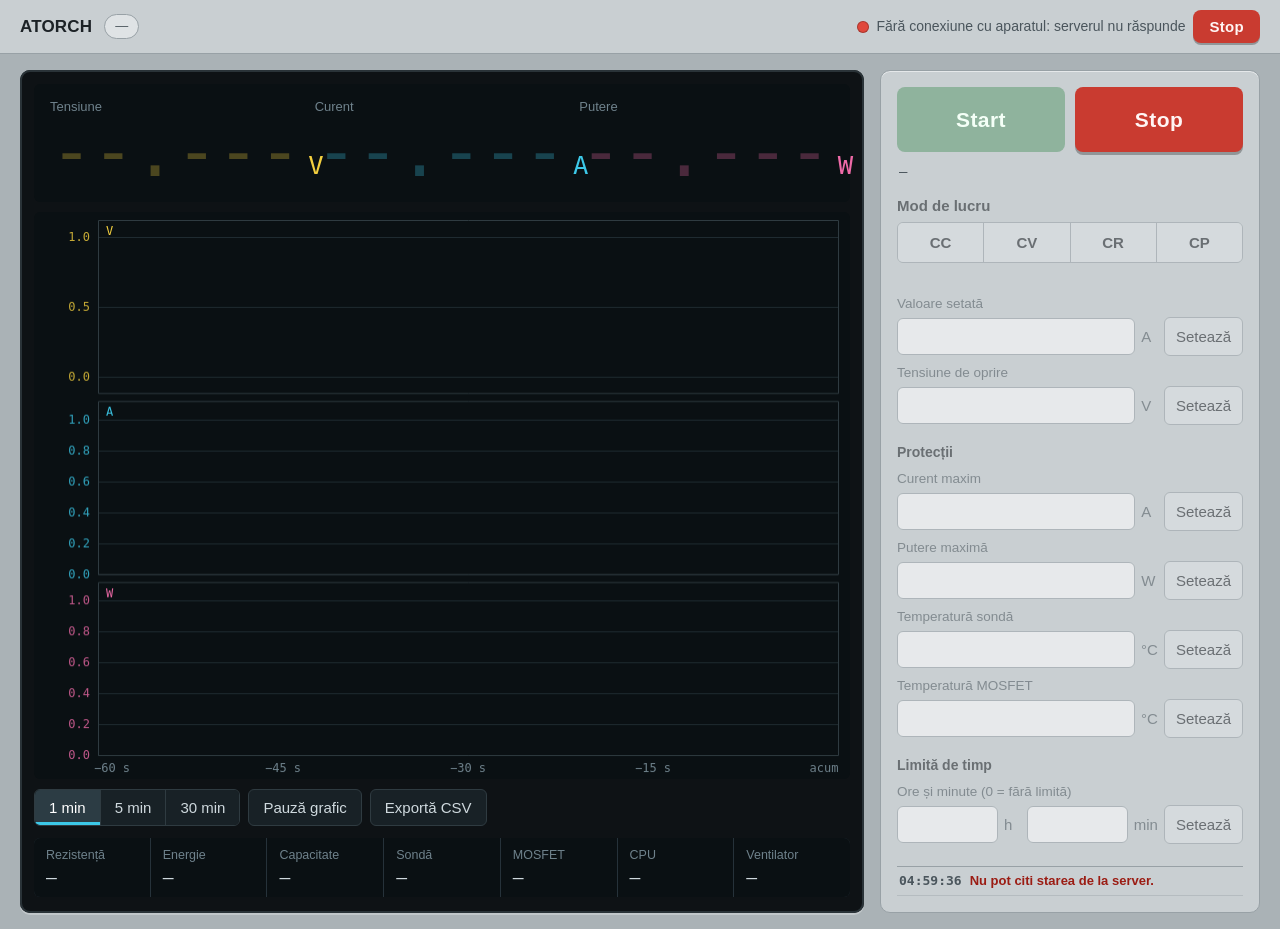
==== src/atorch/ui/index.html @ 60f048de "Modulul 7: interfata de laborator (server web local, ecran V/A/W, grafice live, panou de control) Co" ====
<!doctype html>
<html lang="ro">
<head>
<meta charset="utf-8">
<meta name="viewport" content="width=device-width, initial-scale=1">
<title>Atorch Lab</title>
<link rel="stylesheet" href="app.css">
</head>
<body>
<header class="bar">
  <div class="id">
    <span id="devTitle" class="model">ATORCH</span>
    <span id="devLink" class="chip">—</span>
  </div>
  <div class="link-state"><span id="lamp" class="lamp"></span><span id="linkText">Se conectează…</span><button id="stopTop" class="halt mini" title="Oprește sarcina">Stop</button></div>
</header>

<main class="layout">
  <section class="screen" aria-label="Ecran de măsură">
    <div class="readouts">
      <div class="ro v"><span class="lbl">Tensiune</span><span class="val" id="rV">--.---</span><span class="unit">V</span></div>
      <div class="ro a"><span class="lbl">Curent</span><span class="val" id="rA">--.---</span><span class="unit">A</span></div>
      <div class="ro w"><span class="lbl">Putere</span><span class="val" id="rW">--.---</span><span class="unit">W</span></div>
    </div>
    <div class="chartwrap"><canvas id="chart" aria-label="Grafice live: tensiune, curent, putere"></canvas></div>
    <div class="chartbar">
      <div class="seg" id="win" role="group" aria-label="Fereastra de timp">
        <button data-s="60" class="on">1 min</button><button data-s="300">5 min</button><button data-s="1800">30 min</button>
      </div>
      <button id="pause" class="ghost">Pauză grafic</button>
      <button id="csv" class="ghost">Exportă CSV</button>
    </div>
    <dl class="sec">
      <div><dt>Rezistență</dt><dd id="sR">—</dd></div>
      <div><dt>Energie</dt><dd id="sWh">—</dd></div>
      <div><dt>Capacitate</dt><dd id="sAh">—</dd></div>
      <div><dt>Sondă</dt><dd id="sTp">—</dd></div>
      <div><dt>MOSFET</dt><dd id="sTm">—</dd></div>
      <div><dt>CPU</dt><dd id="sTc">—</dd></div>
      <div><dt>Ventilator</dt><dd id="sFan">—</dd></div>
    </dl>
  </section>

  <aside class="panel" aria-label="Comenzi">
    <div class="runrow">
      <button id="start" class="go">Start</button>
      <button id="stop" class="halt">Stop</button>
    </div>
    <p class="summary" id="summary">—</p>

    <fieldset id="cfg">
      <legend>Mod de lucru</legend>
      <div class="seg modes" id="modes" role="group">
        <button data-m="0">CC</button><button data-m="1">CV</button><button data-m="2">CR</button><button data-m="3">CP</button>
      </div>
      <p class="hint" id="modeHint"></p>

      <label class="field"><span id="spLabel">Valoare setată</span>
        <span class="inp"><input id="in_setpoint" type="number" step="any" inputmode="decimal"><b id="spUnit">A</b><button data-set="setpoint">Setează</button></span></label>
      <label class="field"><span>Tensiune de oprire</span>
        <span class="inp"><input id="in_cutoff" type="number" step="any" inputmode="decimal"><b>V</b><button data-set="cutoff">Setează</button></span></label>

      <h3>Protecții</h3>
      <label class="field"><span>Curent maxim</span>
        <span class="inp"><input id="in_ocp" type="number" step="any"><b>A</b><button data-set="ocp">Setează</button></span></label>
      <label class="field"><span>Putere maximă</span>
        <span class="inp"><input id="in_opp" type="number" step="any"><b>W</b><button data-set="opp">Setează</button></span></label>
      <label class="field"><span>Temperatură sondă</span>
        <span class="inp"><input id="in_ntc_otp" type="number" step="any"><b>°C</b><button data-set="ntc_otp">Setează</button></span></label>
      <label class="field"><span>Temperatură MOSFET</span>
        <span class="inp"><input id="in_mos_otp" type="number" step="any"><b>°C</b><button data-set="mos_otp">Setează</button></span></label>

      <h3>Limită de timp</h3>
      <div class="field"><span>Ore și minute (0 = fără limită)</span>
        <span class="inp"><input id="in_th" type="number" min="0" max="99" step="1"><b>h</b><input id="in_tm" type="number" min="0" max="59" step="1"><b>min</b><button id="setTimer">Setează</button></span></div>
    </fieldset>
    <p class="locknote" id="lockNote" hidden>Setările sunt blocate cât timp sarcina rulează. Oprește sarcina ca să le schimbi.</p>

    <ol class="log" id="log" aria-live="polite"></ol>
  </aside>
</main>
<script src="app.js"></script>
</body>
</html>
---- src/atorch/ui/app.css ----
:root{
  --panel:#c9cfd2; --panel-hi:#dfe3e5; --panel-edge:#98a1a6; --ink:#1c2226; --ink-soft:#4a555c;
  --bezel:#0e1215; --lcd:#0a1013; --grid:#1f2b31; --lcd-ink:#cfd9de; --lcd-dim:#6f828c;
  --ch-v:#f4d03f; --ch-a:#3cc8e8; --ch-w:#ee6aa7;
  --go:#2f9e55; --go-ink:#f4fff7; --halt:#c93b30; --halt-ink:#fff5f4; --accent:#1f5f8b;
  --mono:"Cascadia Mono","Consolas","DejaVu Sans Mono","Liberation Mono",monospace;
  --sans:"Segoe UI Variable Text","Segoe UI","Inter","Helvetica Neue",Arial,sans-serif;
}
*{box-sizing:border-box}
html{color-scheme:light}
body{margin:0;background:#aab2b6;color:var(--ink);font:15px/1.4 var(--sans)}
button{font:inherit;color:inherit;cursor:pointer}
button:focus-visible,input:focus-visible{outline:3px solid #ffbf47;outline-offset:2px}

.bar{display:flex;justify-content:space-between;align-items:center;gap:16px;padding:10px 20px;background:var(--panel);border-bottom:1px solid var(--panel-edge)}
.id{display:flex;align-items:center;gap:12px}
.model{font-weight:650;font-size:17px;letter-spacing:.01em}
.chip{font-size:13px;padding:2px 10px;border:1px solid var(--panel-edge);border-radius:99px;background:var(--panel-hi);color:var(--ink-soft)}
.link-state{display:flex;align-items:center;gap:8px;font-size:14px;color:var(--ink-soft)}
.lamp{width:12px;height:12px;border-radius:50%;background:#7b8388;box-shadow:inset 0 0 0 1px rgba(0,0,0,.25)}
.lamp.ok{background:#3ccf6b;box-shadow:0 0 0 3px rgba(60,207,107,.25)}
.lamp.run{background:#ffb020;box-shadow:0 0 0 3px rgba(255,176,32,.3)}
.lamp.bad{background:#e0483c}

.layout{display:grid;grid-template-columns:minmax(0,1fr) 380px;gap:16px;padding:16px 20px;max-width:1500px;margin:0 auto}
@media (max-width:1020px){.layout{grid-template-columns:1fr;padding:12px 16px}}

.screen{display:flex;flex-direction:column;background:var(--bezel);border-radius:10px;padding:14px;box-shadow:0 0 0 2px #2a3338 inset,0 2px 0 #fff4 }
.readouts{display:grid;grid-template-columns:repeat(3,minmax(0,1fr));gap:10px;background:var(--lcd);border-radius:6px;padding:14px 16px}
.ro{display:grid;grid-template-columns:1fr auto;grid-template-rows:auto auto;align-items:end;column-gap:8px;min-width:0}
.ro .lbl{grid-column:1/3;color:var(--lcd-dim);font-size:13px}
.ro .val{font:300 clamp(34px,5.6vw,76px)/1 var(--mono);font-variant-numeric:tabular-nums;letter-spacing:-.02em;text-align:right;white-space:nowrap}
.ro .unit{font:400 clamp(16px,2vw,26px)/1 var(--mono);padding-bottom:.35em}
.ro.v{color:var(--ch-v)} .ro.a{color:var(--ch-a)} .ro.w{color:var(--ch-w)}
.ro.stale .val{opacity:.28}
@media (max-width:640px){.readouts{grid-template-columns:1fr}.ro{grid-template-columns:auto 1fr auto}.ro .lbl{grid-column:auto;align-self:center}}

.chartwrap{margin-top:10px;background:var(--lcd);border-radius:6px;flex:1 1 auto;min-height:320px;position:relative}
#chart{position:absolute;inset:0}
#chart{width:100%;height:100%;display:block}
.chartbar{display:flex;flex-wrap:wrap;gap:8px;margin-top:10px;align-items:center}
.seg{display:inline-flex;border:1px solid #2f3b41;border-radius:6px;overflow:hidden}
.seg button{background:#182126;color:var(--lcd-ink);border:0;padding:7px 14px;border-right:1px solid #2f3b41}
.seg button:last-child{border-right:0}
.seg button.on{background:#2c3c44;color:#fff;box-shadow:inset 0 -3px 0 var(--ch-a)}
.ghost{background:#182126;color:var(--lcd-ink);border:1px solid #2f3b41;border-radius:6px;padding:7px 14px}
.ghost.on{box-shadow:inset 0 -3px 0 var(--ch-v)}
.ghost:hover,.seg button:hover{background:#243036}

.sec{display:grid;grid-template-columns:repeat(auto-fit,minmax(112px,1fr));gap:1px;margin:12px 0 2px;background:#26323a;border-radius:6px;overflow:hidden}
.sec>div{background:var(--lcd);padding:9px 12px}
.sec dt{color:var(--lcd-dim);font-size:12.5px}
.sec dd{margin:2px 0 0;color:var(--lcd-ink);font:400 18px/1.2 var(--mono);font-variant-numeric:tabular-nums}

.panel{background:var(--panel);border:1px solid var(--panel-edge);border-radius:10px;padding:16px;align-self:start;box-shadow:0 1px 0 #fff8 inset}
.runrow{display:grid;grid-template-columns:1fr 1fr;gap:10px}
.go,.halt{border:0;border-radius:8px;padding:18px 10px;font-size:21px;font-weight:700;letter-spacing:.02em;box-shadow:0 3px 0 rgba(0,0,0,.28)}
.go{background:var(--go);color:var(--go-ink)} .halt{background:var(--halt);color:var(--halt-ink)}
.go:active,.halt:active{transform:translateY(2px);box-shadow:0 1px 0 rgba(0,0,0,.28)}
.go:disabled{background:#8fb39d;box-shadow:none;cursor:not-allowed}
.summary{margin:10px 2px 14px;font:14px/1.35 var(--mono);color:var(--ink-soft)}
fieldset{border:0;padding:0;margin:0;min-width:0}
fieldset:disabled{opacity:.55}
legend{padding:0;font-weight:650;margin-bottom:6px}
h3{font-size:14px;margin:18px 0 6px;font-weight:650}
.modes{display:flex;border-color:var(--panel-edge)}
.modes button{flex:1;background:var(--panel-hi);color:var(--ink);padding:9px 0;font-weight:600;border-right-color:var(--panel-edge)}
.modes button.on{background:var(--accent);color:#fff;box-shadow:none}
.hint{margin:6px 0 10px;font-size:13px;color:var(--ink-soft);min-height:1.2em}
.field{display:block;margin:8px 0}
.field>span:first-child{display:block;font-size:13.5px;color:var(--ink-soft);margin-bottom:3px}
.inp{display:flex;align-items:center;gap:6px}
.inp input{flex:1;min-width:0;width:100%;padding:8px 9px;border:1px solid var(--panel-edge);border-radius:6px;background:#fff;font:16px var(--mono);font-variant-numeric:tabular-nums}
.inp b{font-weight:500;color:var(--ink-soft);min-width:2ch}
.inp button{padding:8px 11px;border:1px solid var(--panel-edge);border-radius:6px;background:var(--panel-hi)}
.inp button:hover{background:#fff}
.locknote{margin:12px 0 0;padding:8px 10px;background:#f1e3b8;border-radius:6px;font-size:13.5px}
.log{list-style:none;margin:14px 0 0;padding:0;max-height:150px;overflow:auto;font-size:13px;border-top:1px solid var(--panel-edge)}
.log li{padding:5px 2px;border-bottom:1px solid #b5bcc0}
.log li.err{color:#9b1c13;font-weight:600}
.log time{color:var(--ink-soft);margin-right:8px;font-family:var(--mono)}
@media (prefers-reduced-motion:no-preference){.lamp{transition:background .2s}}

.halt.mini{padding:6px 16px;font-size:15px;box-shadow:0 2px 0 rgba(0,0,0,.28)}
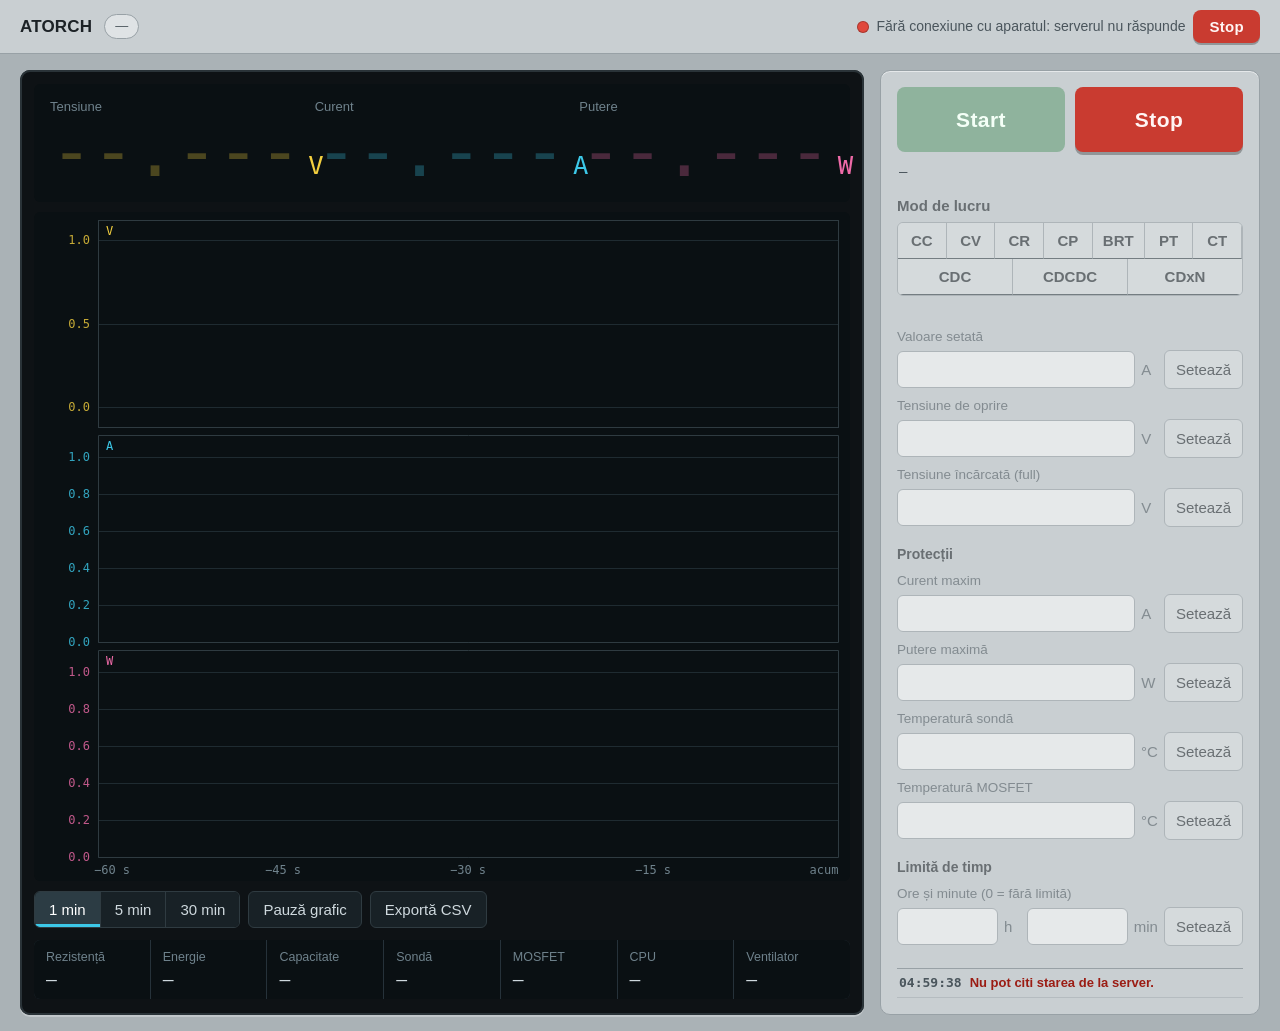
==== commit 2ff22010: "UI: toate modurile 0-9, tensiune full si indicator nivel baterie (BCT) Co-Authored-By: Claude Sonnet" ====
--- a/src/atorch/ui/index.html
+++ b/src/atorch/ui/index.html
@@ -47,11 +47,16 @@
       <button id="stop" class="halt">Stop</button>
     </div>
     <p class="summary" id="summary">—</p>
+    <div class="gauge" id="gaugeBox" hidden>
+      <div class="gtop"><span>Nivel baterie (estimat din tensiune)</span><b id="gaugePct">—</b></div>
+      <div class="gbar"><i id="gaugeFill"></i></div>
+      <div class="gends"><span id="gaugeLo">—</span><span id="gaugeHi">—</span></div>
+    </div>
 
     <fieldset id="cfg">
       <legend>Mod de lucru</legend>
       <div class="seg modes" id="modes" role="group">
-        <button data-m="0">CC</button><button data-m="1">CV</button><button data-m="2">CR</button><button data-m="3">CP</button>
+        <button data-m="0">CC</button><button data-m="1">CV</button><button data-m="2">CR</button><button data-m="3">CP</button><button data-m="4">BRT</button><button data-m="5">PT</button><button data-m="6">CT</button><button data-m="7">CDC</button><button data-m="8">CDCDC</button><button data-m="9">CDxN</button>
       </div>
       <p class="hint" id="modeHint"></p>
 
@@ -59,6 +64,9 @@
         <span class="inp"><input id="in_setpoint" type="number" step="any" inputmode="decimal"><b id="spUnit">A</b><button data-set="setpoint">Setează</button></span></label>
       <label class="field"><span>Tensiune de oprire</span>
         <span class="inp"><input id="in_cutoff" type="number" step="any" inputmode="decimal"><b>V</b><button data-set="cutoff">Setează</button></span></label>
+
+      <label class="field"><span>Tensiune încărcată (full)</span>
+        <span class="inp"><input id="in_full_voltage" type="number" step="any" inputmode="decimal"><b>V</b><button data-set="full_voltage">Setează</button></span></label>
 
       <h3>Protecții</h3>
       <label class="field"><span>Curent maxim</span>
--- a/src/atorch/ui/app.css
+++ b/src/atorch/ui/app.css
@@ -82,3 +82,11 @@
 @media (prefers-reduced-motion:no-preference){.lamp{transition:background .2s}}
 
 .halt.mini{padding:6px 16px;font-size:15px;box-shadow:0 2px 0 rgba(0,0,0,.28)}
+
+.seg.modes{flex-wrap:wrap;max-width:100%}
+.seg.modes button{padding:7px 10px;border-bottom:1px solid #2f3b41}
+.gauge{margin:8px 0 12px}
+.gtop{display:flex;justify-content:space-between;font-size:12px;color:#26343a}
+.gbar{height:12px;border:1px solid #2f3b41;border-radius:3px;background:#101619;overflow:hidden;margin:4px 0}
+.gbar i{display:block;height:100%;width:0;background:var(--ch-a);transition:width .4s}
+.gends{display:flex;justify-content:space-between;font-size:11px;color:#4d6068}
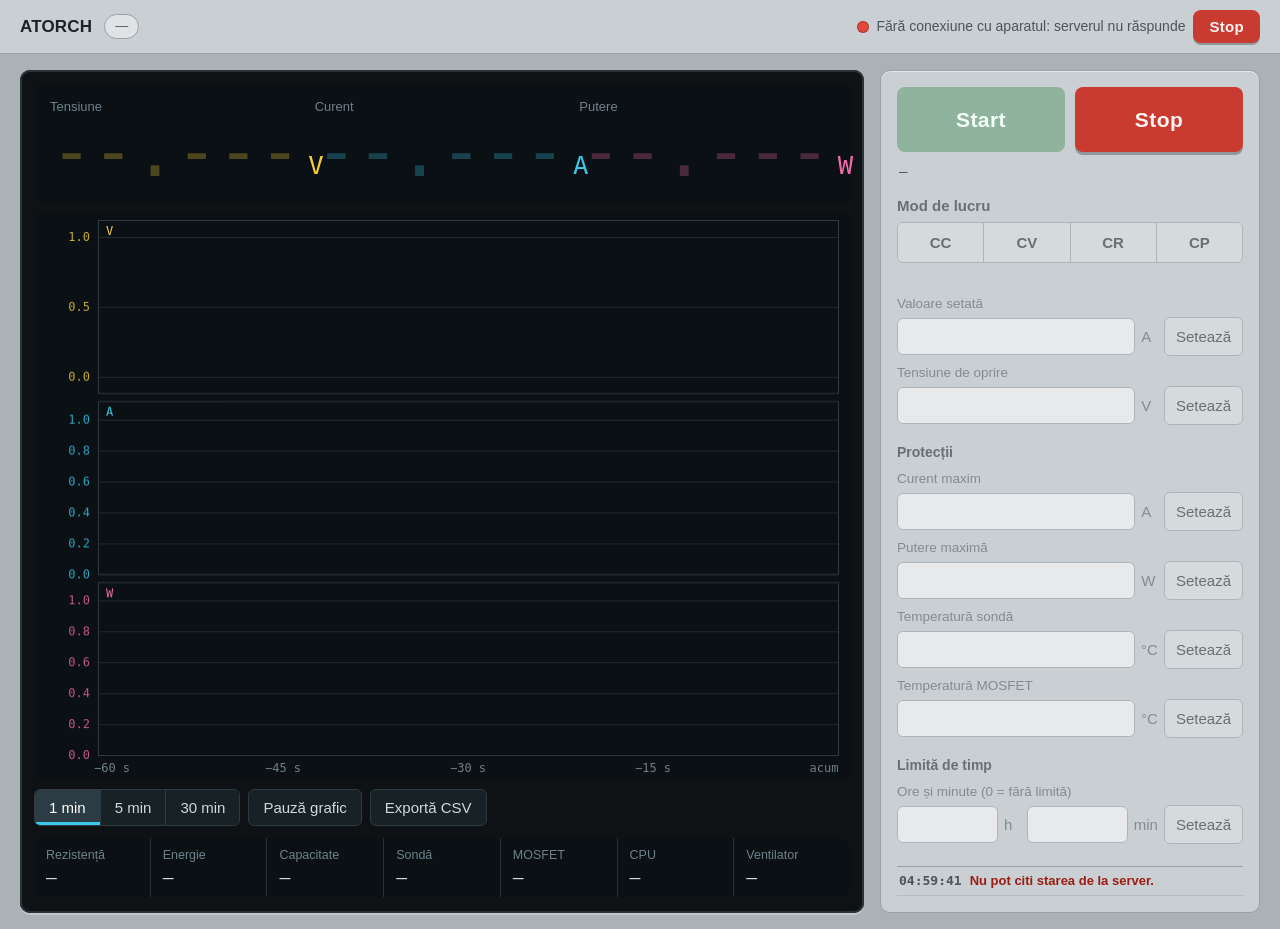
==== commit d4e3a981: "UI: revenire la versiunea cu CC/CV/CR/CP (BCT si Dynamic load se vor construi in interfata) Co-Autho" ====
--- a/src/atorch/ui/index.html
+++ b/src/atorch/ui/index.html
@@ -47,16 +47,11 @@
       <button id="stop" class="halt">Stop</button>
     </div>
     <p class="summary" id="summary">—</p>
-    <div class="gauge" id="gaugeBox" hidden>
-      <div class="gtop"><span>Nivel baterie (estimat din tensiune)</span><b id="gaugePct">—</b></div>
-      <div class="gbar"><i id="gaugeFill"></i></div>
-      <div class="gends"><span id="gaugeLo">—</span><span id="gaugeHi">—</span></div>
-    </div>
 
     <fieldset id="cfg">
       <legend>Mod de lucru</legend>
       <div class="seg modes" id="modes" role="group">
-        <button data-m="0">CC</button><button data-m="1">CV</button><button data-m="2">CR</button><button data-m="3">CP</button><button data-m="4">BRT</button><button data-m="5">PT</button><button data-m="6">CT</button><button data-m="7">CDC</button><button data-m="8">CDCDC</button><button data-m="9">CDxN</button>
+        <button data-m="0">CC</button><button data-m="1">CV</button><button data-m="2">CR</button><button data-m="3">CP</button>
       </div>
       <p class="hint" id="modeHint"></p>
 
@@ -64,9 +59,6 @@
         <span class="inp"><input id="in_setpoint" type="number" step="any" inputmode="decimal"><b id="spUnit">A</b><button data-set="setpoint">Setează</button></span></label>
       <label class="field"><span>Tensiune de oprire</span>
         <span class="inp"><input id="in_cutoff" type="number" step="any" inputmode="decimal"><b>V</b><button data-set="cutoff">Setează</button></span></label>
-
-      <label class="field"><span>Tensiune încărcată (full)</span>
-        <span class="inp"><input id="in_full_voltage" type="number" step="any" inputmode="decimal"><b>V</b><button data-set="full_voltage">Setează</button></span></label>
 
       <h3>Protecții</h3>
       <label class="field"><span>Curent maxim</span>
--- a/src/atorch/ui/app.css
+++ b/src/atorch/ui/app.css
@@ -82,11 +82,3 @@
 @media (prefers-reduced-motion:no-preference){.lamp{transition:background .2s}}
 
 .halt.mini{padding:6px 16px;font-size:15px;box-shadow:0 2px 0 rgba(0,0,0,.28)}
-
-.seg.modes{flex-wrap:wrap;max-width:100%}
-.seg.modes button{padding:7px 10px;border-bottom:1px solid #2f3b41}
-.gauge{margin:8px 0 12px}
-.gtop{display:flex;justify-content:space-between;font-size:12px;color:#26343a}
-.gbar{height:12px;border:1px solid #2f3b41;border-radius:3px;background:#101619;overflow:hidden;margin:4px 0}
-.gbar i{display:block;height:100%;width:0;background:var(--ch-a);transition:width .4s}
-.gends{display:flex;justify-content:space-between;font-size:11px;color:#4d6068}
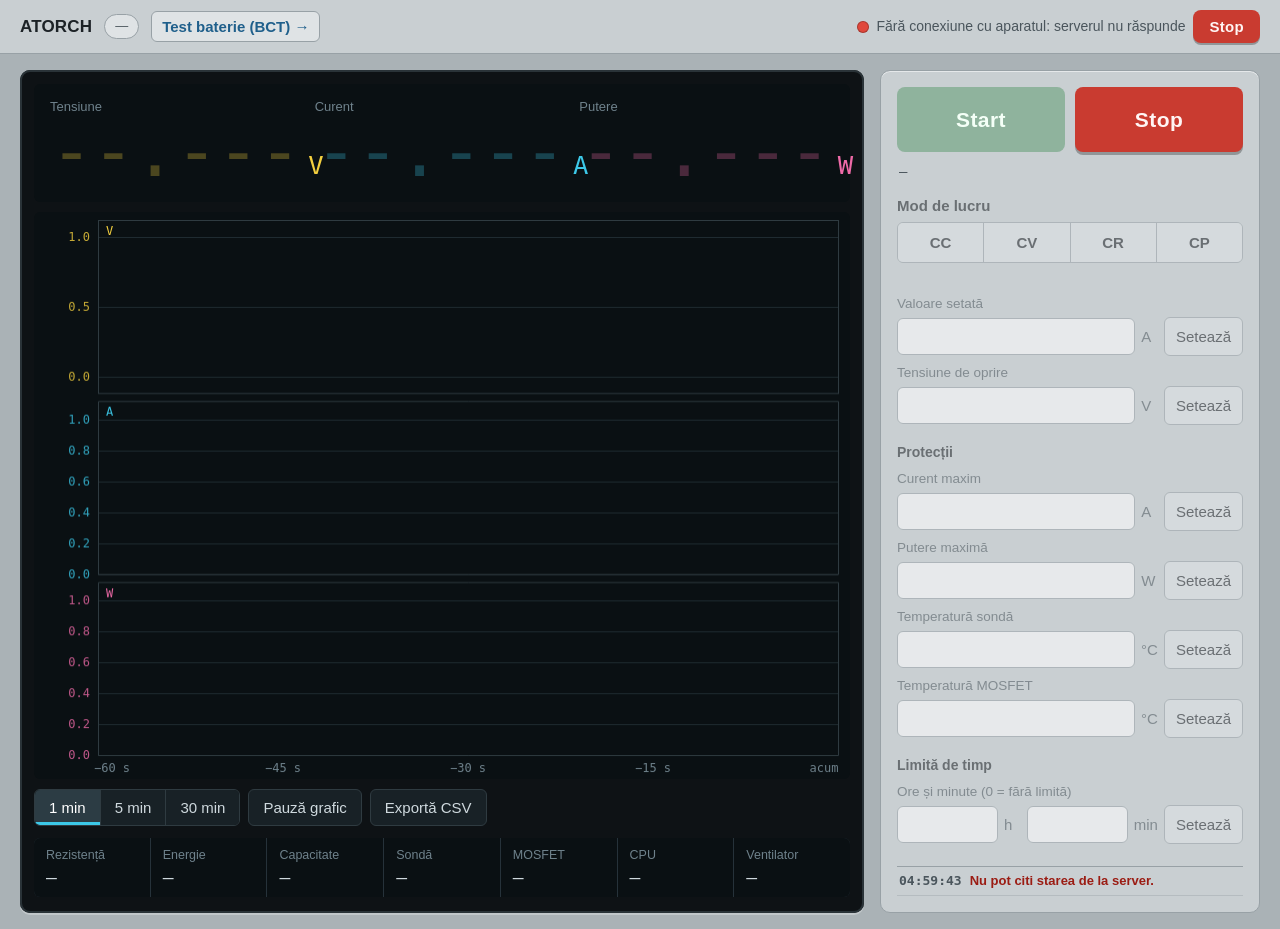
==== commit 9efaffbf: "BCT: API server, pagina BCT in interfata (baterie, parametri, grafice, istoric) Co-Authored-By: Clau" ====
--- a/src/atorch/ui/index.html
+++ b/src/atorch/ui/index.html
@@ -11,6 +11,7 @@
   <div class="id">
     <span id="devTitle" class="model">ATORCH</span>
     <span id="devLink" class="chip">—</span>
+    <a class="navlink" href="bct.html">Test baterie (BCT) →</a>
   </div>
   <div class="link-state"><span id="lamp" class="lamp"></span><span id="linkText">Se conectează…</span><button id="stopTop" class="halt mini" title="Oprește sarcina">Stop</button></div>
 </header>
--- a/src/atorch/ui/app.css
+++ b/src/atorch/ui/app.css
@@ -82,3 +82,5 @@
 @media (prefers-reduced-motion:no-preference){.lamp{transition:background .2s}}
 
 .halt.mini{padding:6px 16px;font-size:15px;box-shadow:0 2px 0 rgba(0,0,0,.28)}
+.navlink{color:var(--accent);text-decoration:none;font-weight:600;padding:4px 10px;border:1px solid var(--panel-edge);border-radius:6px;background:var(--panel-hi)}
+.navlink:hover{background:#fff}
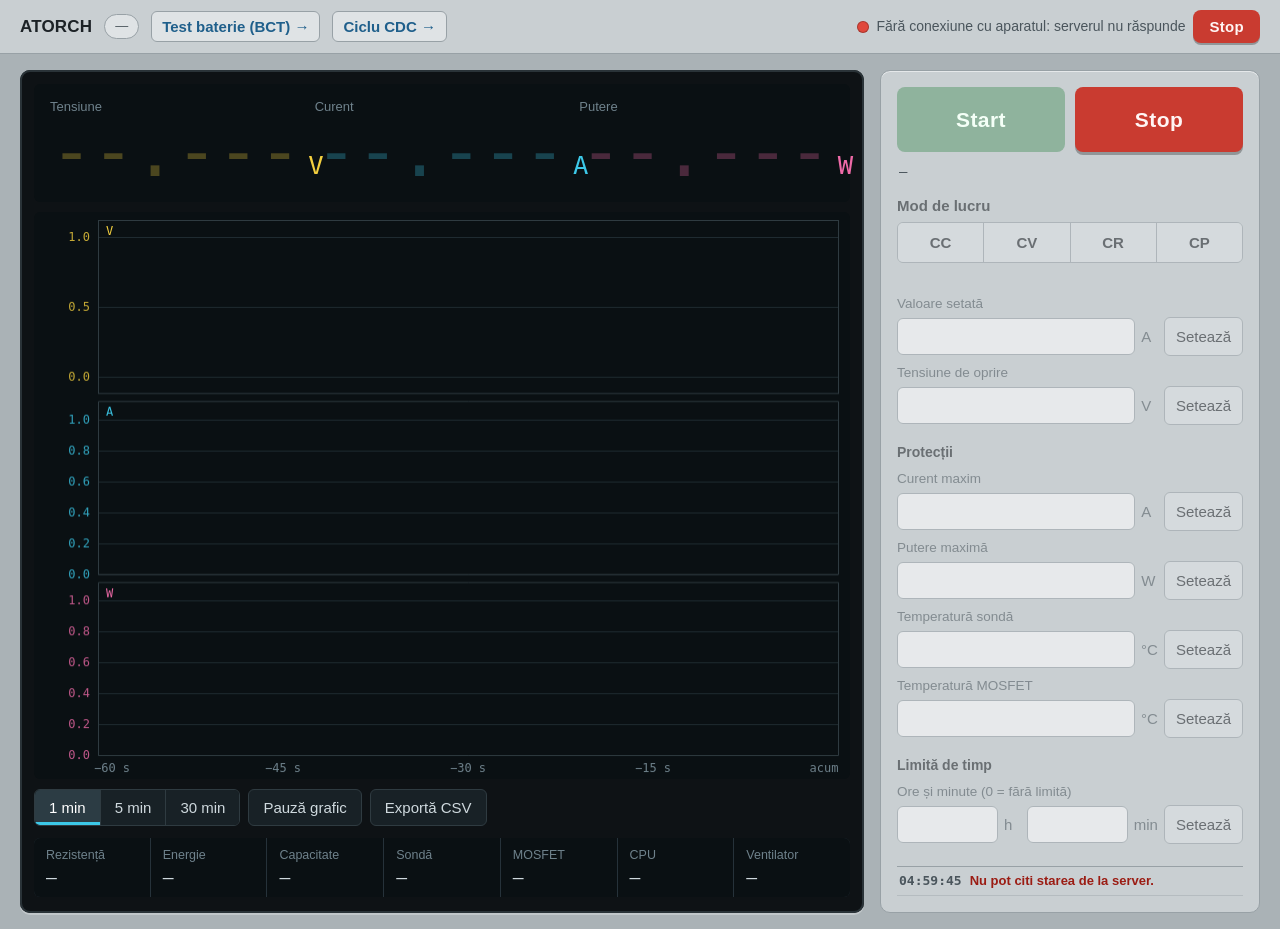
==== commit e03a9053: "feat: integrate native BW600 CDC monitoring and session reports" ====
--- a/src/atorch/ui/index.html
+++ b/src/atorch/ui/index.html
@@ -12,6 +12,7 @@
     <span id="devTitle" class="model">ATORCH</span>
     <span id="devLink" class="chip">—</span>
     <a class="navlink" href="bct.html">Test baterie (BCT) →</a>
+    <a class="navlink" href="cdc.html">Ciclu CDC →</a>
   </div>
   <div class="link-state"><span id="lamp" class="lamp"></span><span id="linkText">Se conectează…</span><button id="stopTop" class="halt mini" title="Oprește sarcina">Stop</button></div>
 </header>
